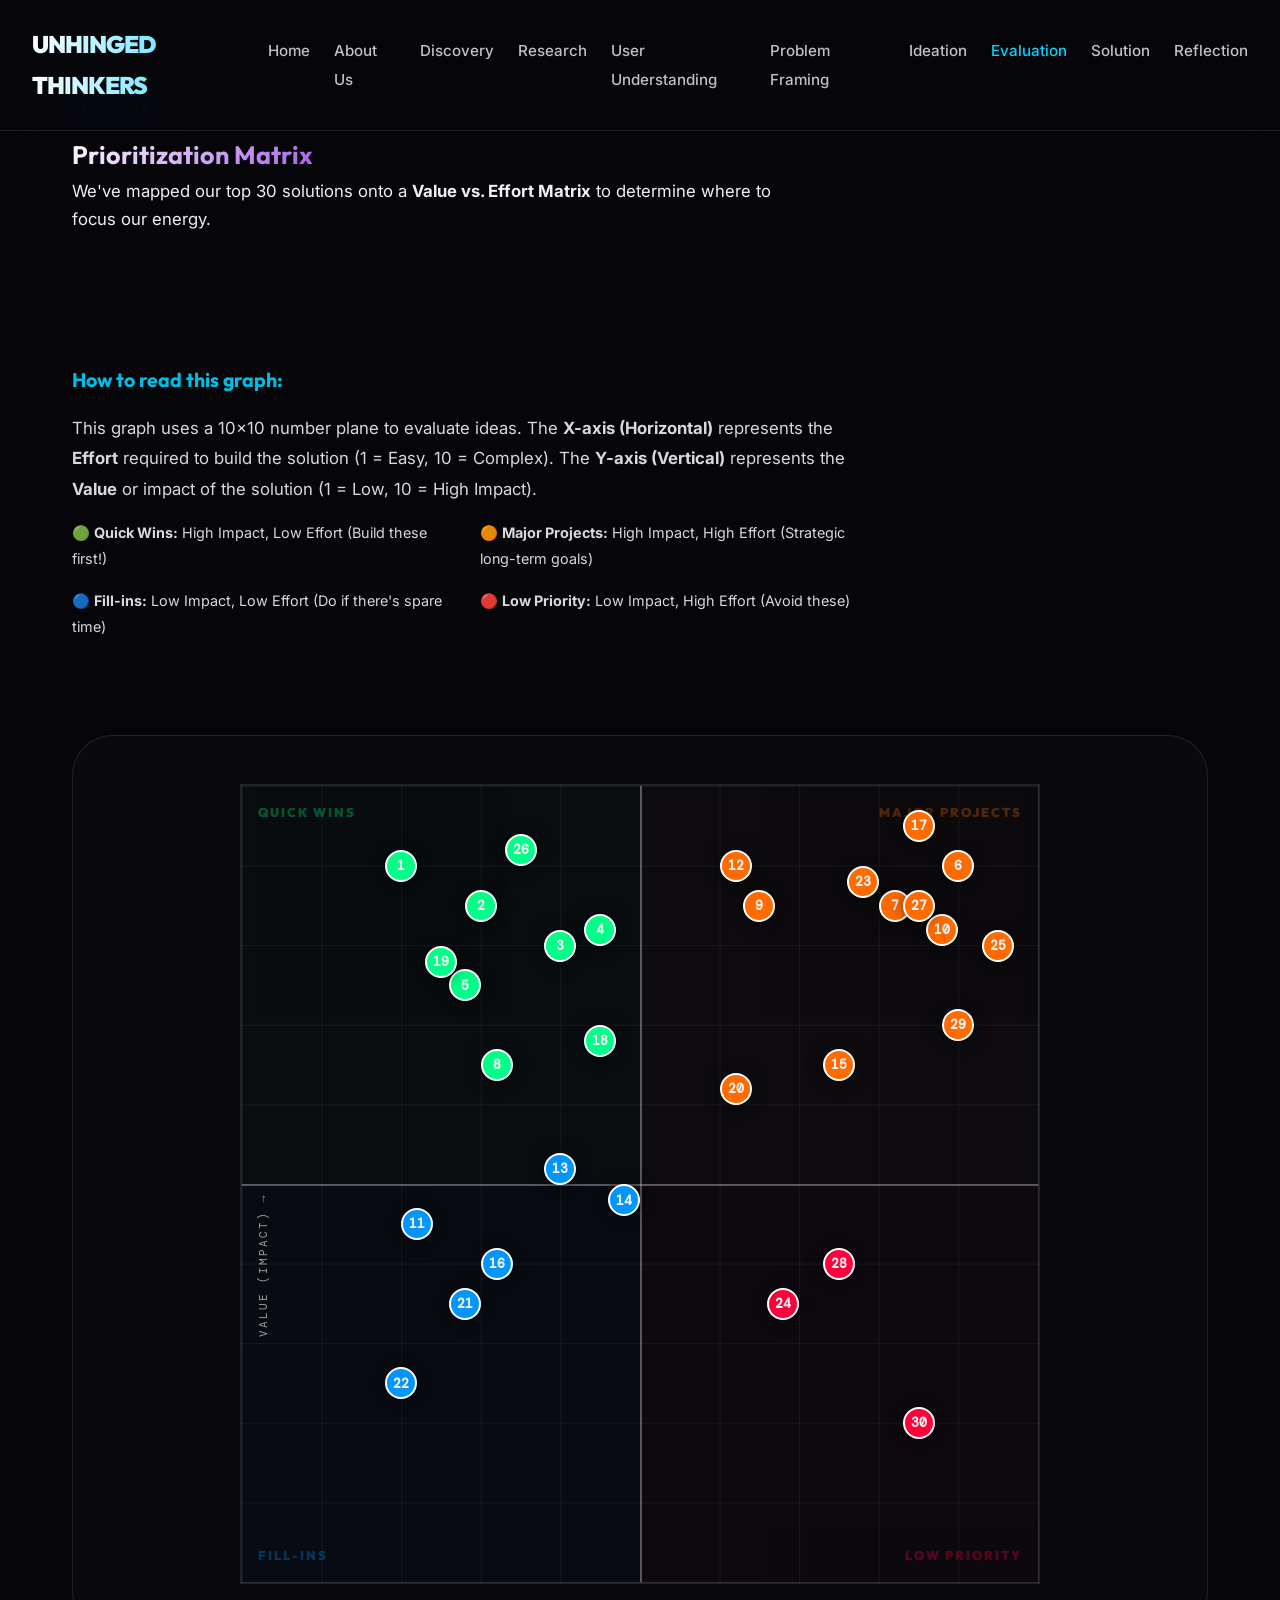
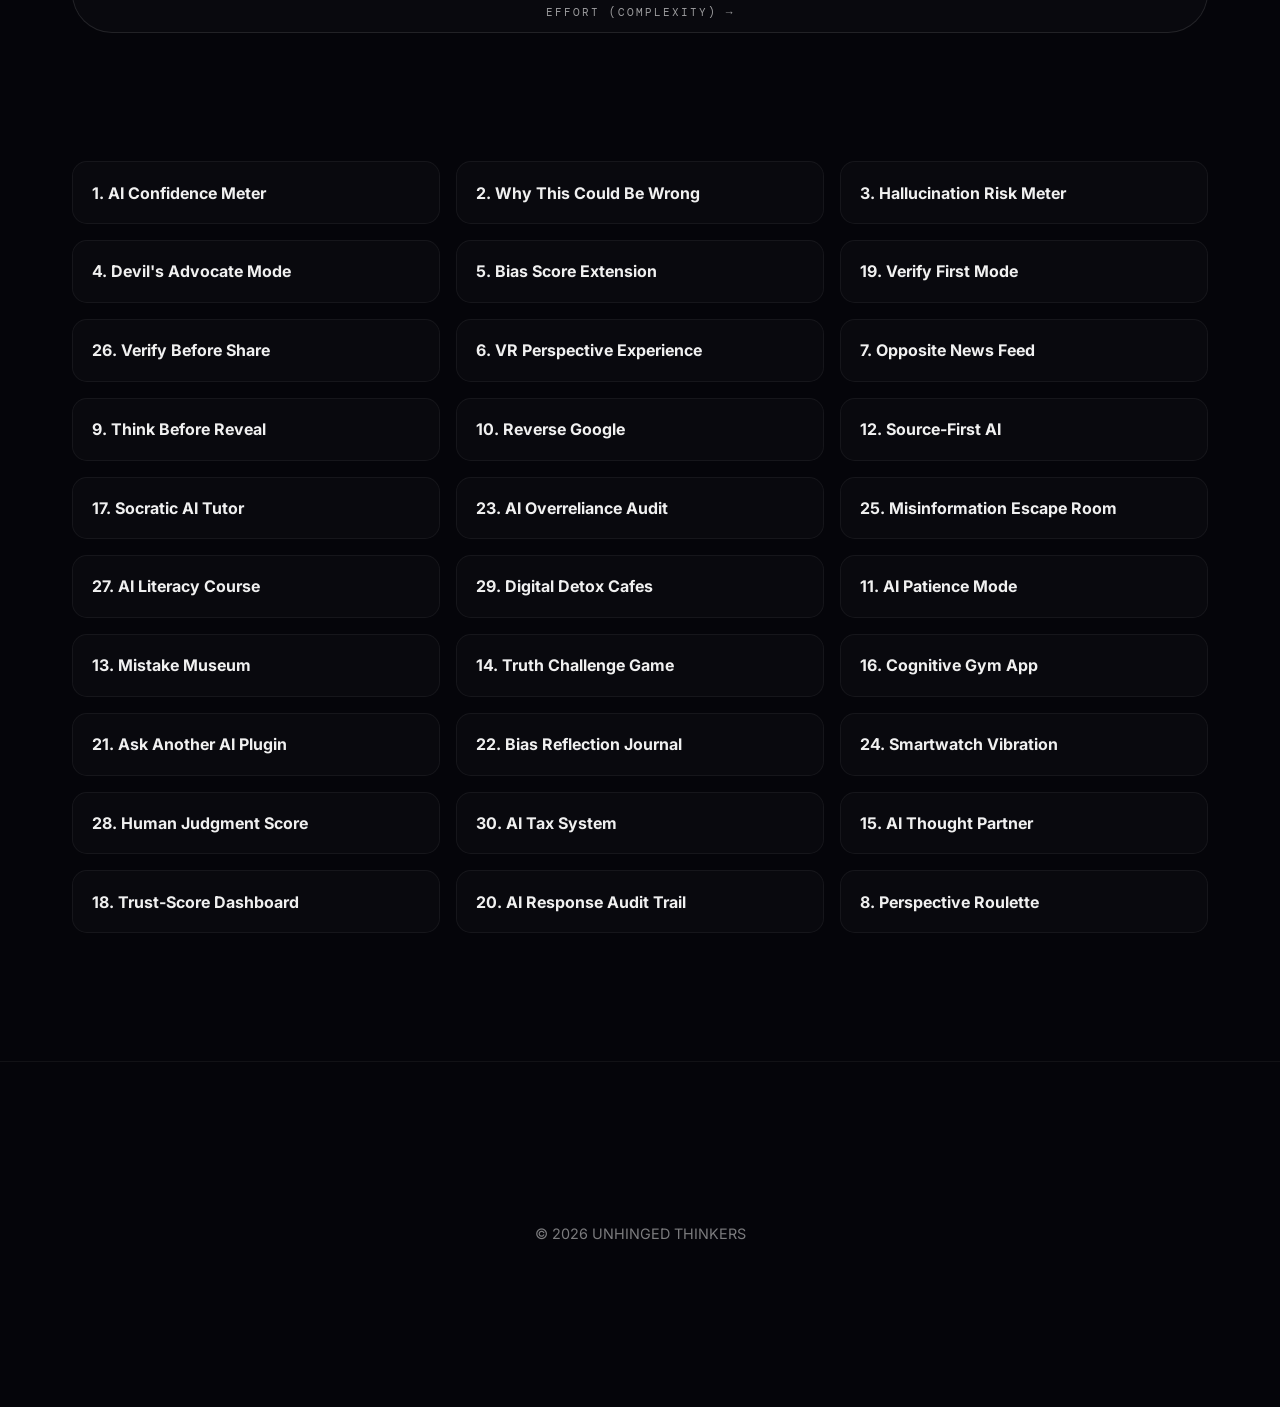
==== Unhinged_Shield_Submission/evaluation.html @ 06d6912d "Add files via upload" ====
<!DOCTYPE html>
<html lang="en">
<head>
    <meta charset="UTF-8">
    <meta name="viewport" content="width=device-width, initial-scale=1.0">
    <title>Evaluation | UNHINGED THINKERS</title>
    <link rel="preconnect" href="https://fonts.googleapis.com">
    <link rel="preconnect" href="https://fonts.gstatic.com" crossorigin>
    <link href="https://fonts.googleapis.com/css2?family=Inter:wght@300;400;600;800&family=Outfit:wght@400;700;900&family=DM+Mono:wght@400;500&display=swap" rel="stylesheet">
    <link rel="stylesheet" href="style.css">
    <style>
        .evaluation-container { display: flex; flex-direction: column; gap: 4rem; padding-bottom: 8rem; }
        
        /* Matrix Section */
        .matrix-section {
            background: rgba(255, 255, 255, 0.02);
            border: 1px solid var(--border-color);
            border-radius: 40px;
            padding: 3rem;
            position: relative;
            overflow: hidden;
        }

        .matrix-wrapper {
            position: relative;
            width: 100%;
            max-width: 800px;
            aspect-ratio: 1 / 1;
            margin: 0 auto;
            border: 2px solid rgba(255,255,255,0.1);
            background: 
                linear-gradient(rgba(255,255,255,0.05) 1px, transparent 1px),
                linear-gradient(90deg, rgba(255,255,255,0.05) 1px, transparent 1px);
            background-size: 10% 10%; /* 10x10 grid */
            display: grid;
            grid-template-columns: 1fr 1fr;
            grid-template-rows: 1fr 1fr;
        }

        /* Centered Axes */
        .matrix-wrapper::before {
            content: '';
            position: absolute;
            left: 50%; top: 0; bottom: 0;
            width: 2px; background: rgba(255,255,255,0.3);
            z-index: 2;
        }
        .matrix-wrapper::after {
            content: '';
            position: absolute;
            top: 50%; left: 0; right: 0;
            height: 2px; background: rgba(255,255,255,0.3);
            z-index: 2;
        }

        .quadrant {
            position: relative;
            display: flex;
            align-items: flex-start;
            justify-content: flex-start;
            padding: 1rem;
            font-family: var(--font-heading);
            font-weight: 900;
            text-transform: uppercase;
            letter-spacing: 2px;
            font-size: 0.8rem;
            opacity: 0.3;
        }

        .quadrant.quick-wins { background: rgba(0, 255, 136, 0.05); color: #00ff88; }
        .quadrant.major-projects { background: rgba(255, 107, 0, 0.05); color: #ff6b00; align-items: flex-start; justify-content: flex-end; }
        .quadrant.fill-ins { background: rgba(0, 149, 255, 0.05); color: #0095ff; align-items: flex-end; justify-content: flex-start; }
        .quadrant.low-priority { background: rgba(255, 0, 60, 0.05); color: #ff003c; align-items: flex-end; justify-content: flex-end; }

        /* Point Styling */
        .point {
            position: absolute;
            width: 32px;
            height: 32px;
            border-radius: 50%;
            display: flex;
            align-items: center;
            justify-content: center;
            font-family: 'DM Mono', monospace;
            font-weight: 900;
            font-size: 0.8rem;
            cursor: pointer;
            transition: all 0.3s cubic-bezier(0.4, 0, 0.2, 1);
            z-index: 10;
            border: 2px solid white;
            transform: translate(-50%, 50%); /* Center on coordinate */
            box-shadow: 0 0 15px rgba(0,0,0,0.5);
        }
        .point:hover {
            transform: translate(-50%, 50%) scale(1.3);
            z-index: 100;
            filter: brightness(1.2);
        }

        /* Detail Modal */
        #idea-modal {
            position: fixed;
            top: 50%;
            left: 50%;
            transform: translate(-50%, -50%) scale(0.9);
            width: 400px;
            background: rgba(10, 10, 10, 0.95);
            backdrop-filter: blur(20px);
            border: 1px solid var(--accent-primary);
            padding: 2.5rem;
            border-radius: 30px;
            z-index: 1000;
            display: none;
            opacity: 0;
            transition: all 0.3s ease;
        }
        #idea-modal.active {
            display: block;
            opacity: 1;
            transform: translate(-50%, -50%) scale(1);
        }
        .modal-overlay {
            position: fixed;
            top: 0; left: 0; right: 0; bottom: 0;
            background: rgba(0,0,0,0.8);
            z-index: 999;
            display: none;
        }
        .modal-overlay.active { display: block; }
        .close-modal {
            position: absolute;
            top: 1.5rem; right: 1.5rem;
            background: none; border: none; color: white;
            cursor: pointer; font-size: 1.5rem;
        }

        /* Idea List */
        .top-30-list { display: grid; grid-template-columns: repeat(3, 1fr); gap: 1rem; margin-top: 4rem; }
        .idea-card {
            background: rgba(255,255,255,0.02);
            border: 1px solid rgba(255,255,255,0.05);
            border-radius: 15px;
            padding: 1.2rem;
            font-size: 1rem; /* Increased from 0.8rem */
            cursor: pointer;
            line-height: 1.4;
        }
        .idea-card:hover { border-color: rgba(255,255,255,0.2); }

        @media (max-width: 1000px) { .top-30-list { grid-template-columns: 1fr 1fr; } }
        @media (max-width: 600px) { .top-30-list { grid-template-columns: 1fr; } }

        /* Axis Labels */
        .axis-label {
            position: absolute;
            font-family: 'DM Mono', monospace;
            font-size: 0.7rem;
            color: rgba(255,255,255,0.6);
            text-transform: uppercase;
            letter-spacing: 2px;
            z-index: 100;
        }
        .y-axis-label {
            left: -50px;
            top: 50%;
            transform: rotate(-90deg) translateX(-50%);
            transform-origin: center;
            white-space: nowrap;
        }
        .x-axis-label {
            bottom: -40px;
            left: 50%;
            transform: translateX(-50%);
            white-space: nowrap;
        }
    </style>
</head>
<body>
    <header>
        <nav id="main-nav">
            <div class="logo">UNHINGED THINKERS</div>
            <ul>
                <li><a href="index.html">Home</a></li>
                <li><a href="about.html">About Us</a></li>
                <li><a href="discovery.html">Discovery</a></li>
                <li><a href="research.html">Research</a></li>
                <li><a href="user.html">User Understanding</a></li>
                <li><a href="problem.html">Problem Framing</a></li>
                <li><a href="ideation.html">Ideation</a></li>
                <li><a href="evaluation.html" class="active">Evaluation</a></li>
                <li><a href="solution.html">Solution</a></li>
                <li><a href="reflection.html">Reflection</a></li>
            </ul>
        </nav>
    </header>

    <main class="container evaluation-container">
        <section class="section-header">
            <span class="eyebrow">Phase 08</span>
            <h1 class="gradient-text">Prioritization Matrix</h1>
            <p>We've mapped our top 30 solutions onto a <strong>Value vs. Effort Matrix</strong> to determine where to focus our energy.</p>
        </section>

        <section class="matrix-explanation" style="margin-bottom: 2rem; max-width: 800px; line-height: 1.8; opacity: 0.9;">
            <h3 style="color: var(--accent-secondary); margin-bottom: 1rem;">How to read this graph:</h3>
            <p>This graph uses a 10x10 number plane to evaluate ideas. The <strong>X-axis (Horizontal)</strong> represents the <strong>Effort</strong> required to build the solution (1 = Easy, 10 = Complex). The <strong>Y-axis (Vertical)</strong> represents the <strong>Value</strong> or impact of the solution (1 = Low, 10 = High Impact).</p>
            <ul style="list-style: none; padding: 0; margin-top: 1rem; display: grid; grid-template-columns: 1fr 1fr; gap: 1rem; font-size: 0.9rem;">
                <li>🟢 <strong>Quick Wins:</strong> High Impact, Low Effort (Build these first!)</li>
                <li>🟠 <strong>Major Projects:</strong> High Impact, High Effort (Strategic long-term goals)</li>
                <li>🔵 <strong>Fill-ins:</strong> Low Impact, Low Effort (Do if there's spare time)</li>
                <li>🔴 <strong>Low Priority:</strong> Low Impact, High Effort (Avoid these)</li>
            </ul>
        </section>

        <section class="matrix-section">
            <div class="matrix-wrapper" id="matrix">
                <div class="quadrant quick-wins">Quick Wins</div>
                <div class="quadrant major-projects">Major Projects</div>
                <div class="quadrant fill-ins">Fill-ins</div>
                <div class="quadrant low-priority">Low Priority</div>
                
                <div class="axis-label y-axis-label">VALUE (Impact) &rarr;</div>
                <div class="axis-label x-axis-label">EFFORT (Complexity) &rarr;</div>
            </div>
        </section>

        <section>
            <div class="top-30-list" id="idea-list"></div>
        </section>
    </main>

    <div class="modal-overlay" id="overlay"></div>
    <div id="idea-modal">
        <button class="close-modal" id="close">&times;</button>
        <div id="modal-content"></div>
    </div>

    <footer><div class="container"><p>&copy; 2026 UNHINGED THINKERS</p></div></footer>

    <script>
        const top30 = [
            // Quick Wins (Value 6-10, Effort 1-5) - #00ff88
            { id: 1, title: "AI Confidence Meter", value: 9, effort: 2, quadrant: "quick-wins", desc: "Real-time uncertainty visualization for AI answers." },
            { id: 2, title: "Why This Could Be Wrong", value: 8.5, effort: 3, quadrant: "quick-wins", desc: "A button that forces AI to self-critique its own answer." },
            { id: 3, title: "Hallucination Risk Meter", value: 8, effort: 4, quadrant: "quick-wins", desc: "Statistical risk indicator for factual claims." },
            { id: 4, title: "Devil's Advocate Mode", value: 8.2, effort: 4.5, quadrant: "quick-wins", desc: "Systematic counter-arguments for every AI output." },
            { id: 5, title: "Bias Score Extension", value: 7.5, effort: 2.8, quadrant: "quick-wins", desc: "Browser plugin labeling bias in search results." },
            { id: 19, title: "Verify First Mode", value: 7.8, effort: 2.5, quadrant: "quick-wins", desc: "Operating system level verification requirement." },
            { id: 26, title: "Verify Before Share", value: 9.2, effort: 3.5, quadrant: "quick-wins", desc: "Social media plugin blocking unverified AI posts." },

            // Major Projects (Value 6-10, Effort 6-10) - #ff6b00
            { id: 6, title: "VR Perspective Experience", value: 9, effort: 9, quadrant: "major-projects", desc: "Immersive VR showing consequences of blind trust." },
            { id: 7, title: "Opposite News Feed", value: 8.5, effort: 8.2, quadrant: "major-projects", desc: "A social feed that only shows contradicting viewpoints." },
            { id: 9, title: "Think Before Reveal", value: 8.5, effort: 6.5, quadrant: "major-projects", desc: "Homework app locking answers until student predicts first." },
            { id: 10, title: "Reverse Google", value: 8.2, effort: 8.8, quadrant: "major-projects", desc: "Search engine that asks questions before giving results." },
            { id: 12, title: "Source-First AI", value: 9, effort: 6.2, quadrant: "major-projects", desc: "AI that refuses to talk without 3 verified sources." },
            { id: 17, title: "Socratic AI Tutor", value: 9.5, effort: 8.5, quadrant: "major-projects", desc: "AI that never gives answers, only leading questions." },
            { id: 23, title: "AI Overreliance Audit", value: 8.8, effort: 7.8, quadrant: "major-projects", desc: "Corporate-level risk assessment for AI usage." },
            { id: 25, title: "Misinformation Escape Room", value: 8, effort: 9.5, quadrant: "major-projects", desc: "Physical attraction for high-stakes logic training." },
            { id: 27, title: "AI Literacy Course", value: 8.5, effort: 8.5, quadrant: "major-projects", desc: "Nationwide curriculum for schools on AI errors." },
            { id: 29, title: "Digital Detox Cafes", value: 7, effort: 9, quadrant: "major-projects", desc: "Physical spaces with zero AI for deep work." },

            // Fill-ins (Value 1-5, Effort 1-5) - #0095ff
            { id: 11, title: "AI Patience Mode", value: 4.5, effort: 2.2, quadrant: "fill-ins", desc: "Intentionally slow AI that rewards reflection." },
            { id: 13, title: "Mistake Museum", value: 5.2, effort: 4, quadrant: "fill-ins", desc: "Archive of historical AI errors for public education." },
            { id: 14, title: "Truth Challenge Game", value: 4.8, effort: 4.8, quadrant: "fill-ins", desc: "Gamified fact-checking competitions for students." },
            { id: 16, title: "Cognitive Gym App", value: 4, effort: 3.2, quadrant: "fill-ins", desc: "Daily mental workouts to break habit loops." },
            { id: 21, title: "Ask Another AI Plugin", value: 3.5, effort: 2.8, quadrant: "fill-ins", desc: "One-click comparison across multiple LLM models." },
            { id: 22, title: "Bias Reflection Journal", value: 2.5, effort: 2, quadrant: "fill-ins", desc: "Daily diary for noting biased AI interactions." },

            // Low Priority (Value 1-5, Effort 6-10) - #ff003c
            { id: 24, title: "Smartwatch Vibration", value: 3.5, effort: 6.8, quadrant: "low-priority", desc: "Vibrations when passive agreement is detected." },
            { id: 28, title: "Human Judgment Score", value: 4, effort: 7.5, quadrant: "low-priority", desc: "Analytics showing when users overruled the AI." },
            { id: 30, title: "AI Tax System", value: 2, effort: 8.5, quadrant: "low-priority", desc: "Digital points system where AI help costs currency." },
            
            // Mixing some more to fill gaps
            { id: 15, title: "AI Thought Partner", value: 6.5, effort: 7.5, quadrant: "major-projects", desc: "High-level companion focused on reasoning logic." },
            { id: 18, title: "Trust-Score Dashboard", value: 6.8, effort: 4.5, quadrant: "quick-wins", desc: "Personal analytics for AI dependency levels." },
            { id: 20, title: "AI Response Audit Trail", value: 6.2, effort: 6.2, quadrant: "major-projects", desc: "Visual map of how an AI formed its final answer." },
            { id: 8, title: "Perspective Roulette", value: 6.5, effort: 3.2, quadrant: "quick-wins", desc: "App switching between cultural/political viewpoints." }
        ];

        const colors = {
            "quick-wins": "#00ff88",
            "major-projects": "#ff6b00",
            "fill-ins": "#0095ff",
            "low-priority": "#ff003c"
        };

        const matrix = document.getElementById('matrix');
        const ideaList = document.getElementById('idea-list');
        const modal = document.getElementById('idea-modal');
        const overlay = document.getElementById('overlay');
        const modalContent = document.getElementById('modal-content');

        function openModal(idea) {
            modalContent.innerHTML = `
                <span class="eyebrow" style="color: ${colors[idea.quadrant]}">#${idea.id} | ${idea.quadrant.replace('-', ' ')}</span>
                <h2 style="margin: 1rem 0; font-family: var(--font-heading);">${idea.title}</h2>
                <p style="opacity: 0.8; line-height: 1.6; margin-bottom: 2rem;">${idea.desc}</p>
                <div style="display: grid; grid-template-columns: 1fr 1fr; gap: 1rem;">
                    <div style="background: rgba(255,255,255,0.05); padding: 1rem; border-radius: 15px;">
                        <span style="font-size: 0.6rem; opacity: 0.5; display: block; margin-bottom: 0.3rem;">VALUE SCORE</span>
                        <span style="font-family: 'DM Mono'; font-size: 1.5rem; font-weight: 800; color: ${colors[idea.quadrant]}">${idea.value}/10</span>
                    </div>
                    <div style="background: rgba(255,255,255,0.05); padding: 1rem; border-radius: 15px;">
                        <span style="font-size: 0.6rem; opacity: 0.5; display: block; margin-bottom: 0.3rem;">EFFORT SCORE</span>
                        <span style="font-family: 'DM Mono'; font-size: 1.5rem; font-weight: 800; color: white">${idea.effort}/10</span>
                    </div>
                </div>
            `;
            modal.style.borderColor = colors[idea.quadrant];
            modal.classList.add('active');
            overlay.classList.add('active');
        }

        function showTooltip(ev, idea) {
            const tip = document.getElementById('whys-tip'); // Reusing the tip from user page logic if style.css allows
            tip.style.display = 'block';
            tip.style.backgroundColor = 'rgba(0,0,0,0.9)';
            tip.style.border = `1px solid ${colors[idea.quadrant]}`;
            tip.style.padding = '1rem';
            tip.style.borderRadius = '12px';
            tip.style.width = '200px';
            tip.innerHTML = `
                <strong style="color:${colors[idea.quadrant]}">#${idea.id} ${idea.title}</strong>
                <p style="font-size: 0.75rem; margin-top: 0.5rem; opacity: 0.8;">${idea.desc}</p>
                <div style="margin-top: 0.5rem; font-family: 'DM Mono'; font-size: 0.7rem;">V: ${idea.value} | E: ${idea.effort}</div>
            `;
            tip.style.left = (ev.clientX + 15) + "px";
            tip.style.top = (ev.clientY - 10) + "px";
        }

        function hideTooltip() {
            document.getElementById('whys-tip').style.display = 'none';
        }

        function closeModal() {
            modal.classList.remove('active');
            overlay.classList.remove('active');
        }

        document.getElementById('close').onclick = closeModal;
        overlay.onclick = closeModal;

        top30.forEach(idea => {
            // Create Point
            const point = document.createElement('div');
            point.className = 'point';
            point.style.backgroundColor = colors[idea.quadrant];
            // X axis is Effort (1-10) -> (effort/10 * 100)%
            // Y axis is Value (1-10) -> (value/10 * 100)% from bottom
            point.style.left = `${(idea.effort / 10) * 100}%`;
            point.style.bottom = `${(idea.value / 10) * 100}%`;
            point.innerText = idea.id;
            point.onclick = () => openModal(idea);
            point.onmouseover = (ev) => showTooltip(ev, idea);
            point.onmousemove = (ev) => showTooltip(ev, idea);
            point.onmouseout = hideTooltip;
            matrix.appendChild(point);

            // Create Card
            const card = document.createElement('div');
            card.className = 'idea-card';
            card.innerHTML = `<strong>${idea.id}. ${idea.title}</strong>`;
            card.onclick = () => openModal(idea);
            card.onmouseover = (ev) => showTooltip(ev, idea);
            card.onmousemove = (ev) => showTooltip(ev, idea);
            card.onmouseout = hideTooltip;
            ideaList.appendChild(card);
        });
    </script>
    <div id="whys-tip" style="display: none; position: fixed; pointer-events: none; z-index: 10000; backdrop-filter: blur(10px);"></div>
</body>
</html>
---- Unhinged_Shield_Submission/style.css ----
:root {
    --bg-color: #05050a;
    --text-color: #f0f0f0;
    --accent-primary: #8a2be2;
    --accent-secondary: #00d4ff;
    --accent-tertiary: #ff00c8;
    --surface-color: rgba(255, 255, 255, 0.05);
    --border-color: rgba(255, 255, 255, 0.1);
    --font-main: 'Inter', sans-serif;
    --font-heading: 'Outfit', sans-serif;
    --transition: all 0.4s cubic-bezier(0.16, 1, 0.3, 1);
}

* {
    margin: 0;
    padding: 0;
    box-sizing: border-box;
}

body {
    background-color: var(--bg-color);
    color: var(--text-color);
    font-family: var(--font-main);
    line-height: 1.7; /* Increased for readability */
    font-size: 1.05rem; /* Increased base size */
    overflow-x: hidden;
    scroll-behavior: smooth;
}

/* Typography */
h1, h2, h3 {
    font-family: var(--font-heading);
    font-weight: 700;
}

.gradient-text {
    background: linear-gradient(135deg, #fff 0%, var(--accent-primary) 50%, var(--accent-secondary) 100%);
    -webkit-background-clip: text;
    -webkit-text-fill-color: transparent;
    background-clip: text;
}

.eyebrow {
    text-transform: uppercase;
    letter-spacing: 2px;
    font-size: 0.8rem;
    color: var(--accent-secondary);
    font-weight: 600;
    display: block;
    margin-bottom: 1rem;
}

/* Layout */
.container {
    max-width: 1200px;
    margin: 0 auto;
    padding: 6rem 2rem;
}

/* Header & Nav */
header {
    position: fixed;
    top: 0;
    width: 100%;
    z-index: 1000;
    backdrop-filter: blur(20px);
    border-bottom: 1px solid var(--border-color);
    background: rgba(5, 5, 10, 0.8);
}

#main-nav {
    display: flex;
    justify-content: space-between;
    align-items: center;
    padding: 1.5rem 2rem;
    max-width: 1400px;
    margin: 0 auto;
}

.logo {
    font-family: var(--font-heading);
    font-weight: 900;
    font-size: 1.5rem;
    letter-spacing: -1px;
    background: linear-gradient(to right, #fff, var(--accent-secondary));
    -webkit-background-clip: text;
    -webkit-text-fill-color: transparent;
}

#main-nav ul {
    display: flex;
    list-style: none;
    gap: 1.5rem;
}

#main-nav a {
    text-decoration: none;
    color: var(--text-color);
    font-size: 0.95rem; /* Increased */
    font-weight: 500;
    opacity: 0.8; /* Increased opacity */
    transition: var(--transition);
}

#main-nav a:hover, #main-nav a.active {
    opacity: 1;
    color: var(--accent-secondary);
}

/* Hero Section */
#hero {
    height: 100vh;
    display: flex;
    align-items: center;
    padding: 0 10%;
    position: relative;
    overflow: hidden;
}

.hero-content {
    flex: 1;
    z-index: 2;
}

.hero-content h1 {
    font-size: clamp(3rem, 8vw, 6rem);
    line-height: 0.95;
    margin-bottom: 2rem;
    letter-spacing: -2px;
}

.subtitle {
    font-size: 1.35rem; /* Increased */
    max-width: 650px;
    opacity: 0.9; /* Increased */
    margin-bottom: 3rem;
    line-height: 1.6;
}

.hero-visual {
    position: absolute;
    right: -10%;
    top: 50%;
    transform: translateY(-50%);
    width: 60vw;
    height: 60vw;
    z-index: 1;
}

.glow-orb {
    width: 100%;
    height: 100%;
    background: radial-gradient(circle, var(--accent-primary) 0%, transparent 70%);
    filter: blur(80px);
    opacity: 0.3;
    animation: pulse 8s infinite alternate;
}

@keyframes pulse {
    0% { transform: scale(1) translate(0, 0); opacity: 0.2; }
    100% { transform: scale(1.2) translate(-50px, 30px); opacity: 0.4; }
}

/* Discovery Section */
.section-header {
    margin-bottom: 4rem;
    max-width: 700px;
}

.section-header h2 {
    font-size: 3rem;
    margin-bottom: 1.5rem;
}

.discovery-grid {
    display: grid;
    grid-template-columns: 1.5fr 1fr;
    gap: 4rem;
    align-items: center;
}

.discovery-text p {
    font-size: 1.25rem; /* Increased */
    margin-bottom: 2rem;
    opacity: 0.9; /* Increased */
    line-height: 1.7;
}

.discovery-card {
    background: var(--surface-color);
    padding: 3rem;
    border-radius: 24px;
    border: 1px solid var(--border-color);
    backdrop-filter: blur(10px);
    box-shadow: 0 20px 40px rgba(0,0,0,0.3);
}

.discovery-card h3 {
    margin-bottom: 1rem;
    color: var(--accent-secondary);
}

/* Causes Section */
.causes-grid {
    display: grid;
    grid-template-columns: repeat(auto-fit, minmax(300px, 1fr));
    gap: 2rem;
}

.cause-item {
    background: var(--surface-color);
    padding: 2.5rem;
    border-radius: 20px;
    border: 1px solid var(--border-color);
    transition: var(--transition);
    position: relative;
    overflow: hidden;
}

.cause-item:hover {
    transform: translateY(-10px);
    border-color: var(--accent-primary);
    background: rgba(138, 43, 226, 0.05);
}

.cause-number {
    font-family: var(--font-heading);
    font-size: 4rem;
    font-weight: 900;
    opacity: 0.05;
    position: absolute;
    top: -10px;
    right: 10px;
    line-height: 1;
}

.cause-content h3 {
    margin-bottom: 1rem;
    font-size: 1.5rem;
}

.cause-content p {
    font-size: 1.1rem; /* Increased */
    opacity: 0.8; /* Increased */
    line-height: 1.6;
}

/* Scroll Indicator */
.scroll-indicator {
    display: flex;
    flex-direction: column;
    align-items: center;
    gap: 1rem;
    opacity: 0.5;
}

.mouse {
    width: 26px;
    height: 42px;
    border: 2px solid var(--text-color);
    border-radius: 15px;
    position: relative;
}

.mouse::before {
    content: '';
    position: absolute;
    top: 8px;
    left: 50%;
    transform: translateX(-50%);
    width: 4px;
    height: 8px;
    background: var(--text-color);
    border-radius: 2px;
    animation: scroll 1.5s infinite;
}

@keyframes scroll {
    0% { transform: translate(-50%, 0); opacity: 1; }
    100% { transform: translate(-50%, 15px); opacity: 0; }
}

/* Footer */
footer {
    padding: 4rem 0;
    border-top: 1px solid var(--border-color);
    text-align: center;
    opacity: 0.5;
    font-size: 0.9rem;
}

/* Mobile Responsive */
@media (max-width: 968px) {
    #main-nav ul { display: none; }
    .discovery-grid { grid-template-columns: 1fr; }
    .hero-content h1 { font-size: 4rem; }
}
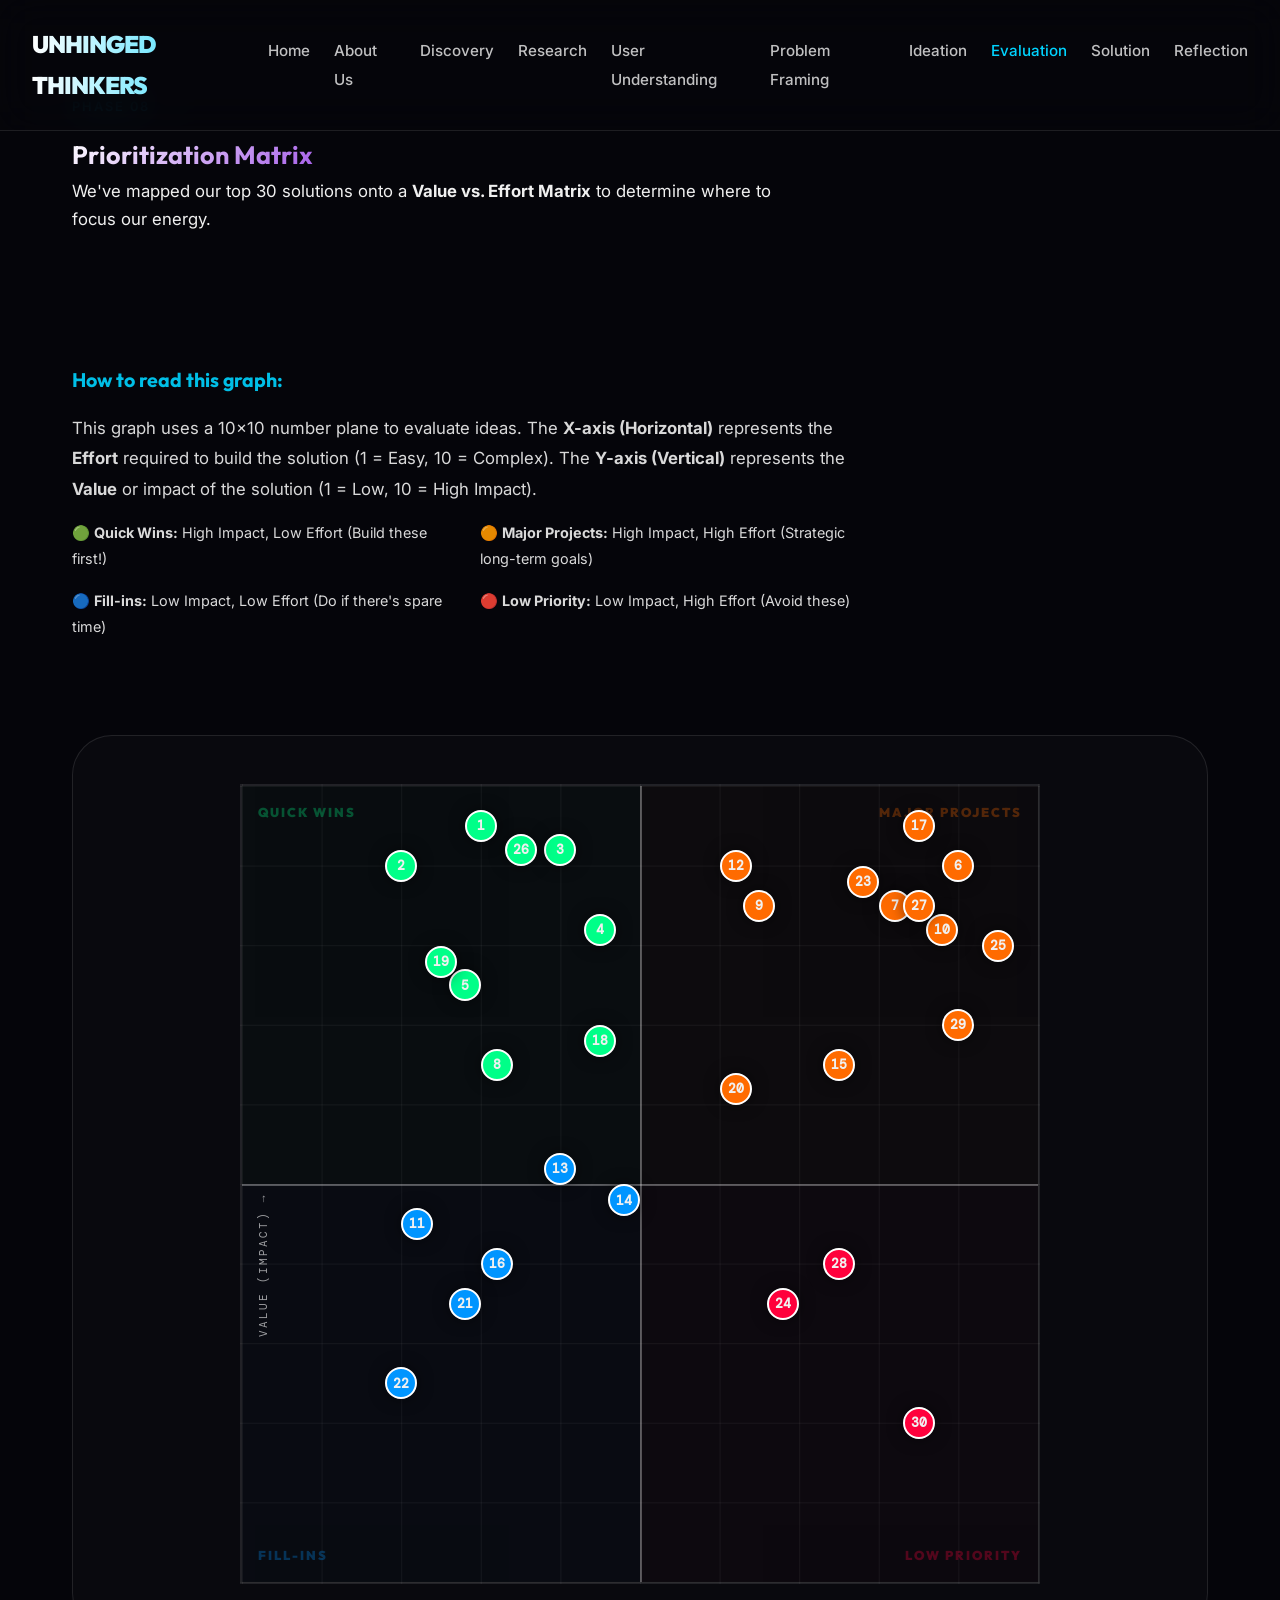
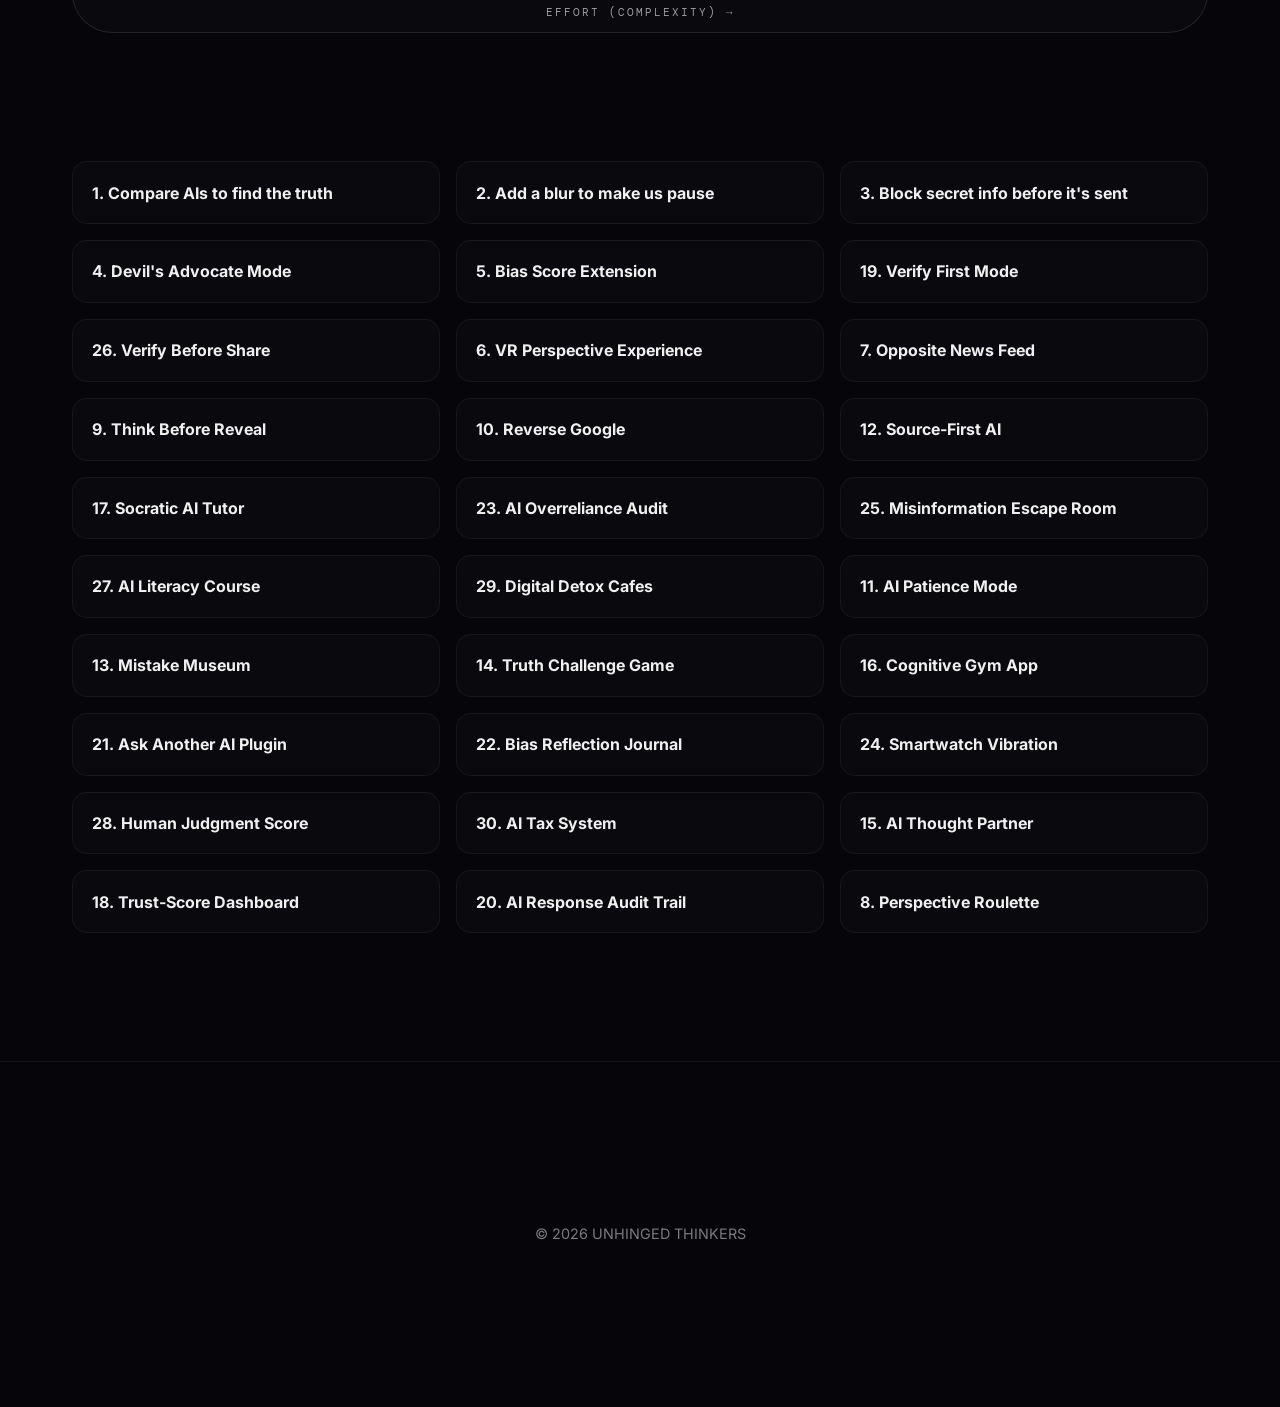
==== commit 273a052f: "Add files via upload" ====
--- a/Unhinged_Shield_Submission/evaluation.html
+++ b/Unhinged_Shield_Submission/evaluation.html
@@ -240,9 +240,9 @@
     <script>
         const top30 = [
             // Quick Wins (Value 6-10, Effort 1-5) - #00ff88
-            { id: 1, title: "AI Confidence Meter", value: 9, effort: 2, quadrant: "quick-wins", desc: "Real-time uncertainty visualization for AI answers." },
-            { id: 2, title: "Why This Could Be Wrong", value: 8.5, effort: 3, quadrant: "quick-wins", desc: "A button that forces AI to self-critique its own answer." },
-            { id: 3, title: "Hallucination Risk Meter", value: 8, effort: 4, quadrant: "quick-wins", desc: "Statistical risk indicator for factual claims." },
+            { id: 1, title: "Compare AIs to find the truth", value: 9.5, effort: 3, quadrant: "quick-wins", desc: "A system that asks 3 different AIs the same question and compares them to find lies." },
+            { id: 2, title: "Add a blur to make us pause", value: 9, effort: 2, quadrant: "quick-wins", desc: "Blurs suspicious AI text so you have to click and think before reading it." },
+            { id: 3, title: "Block secret info before it's sent", value: 9.2, effort: 4, quadrant: "quick-wins", desc: "A plugin that blocks your password or private stuff from being sent to the AI." },
             { id: 4, title: "Devil's Advocate Mode", value: 8.2, effort: 4.5, quadrant: "quick-wins", desc: "Systematic counter-arguments for every AI output." },
             { id: 5, title: "Bias Score Extension", value: 7.5, effort: 2.8, quadrant: "quick-wins", desc: "Browser plugin labeling bias in search results." },
             { id: 19, title: "Verify First Mode", value: 7.8, effort: 2.5, quadrant: "quick-wins", desc: "Operating system level verification requirement." },
